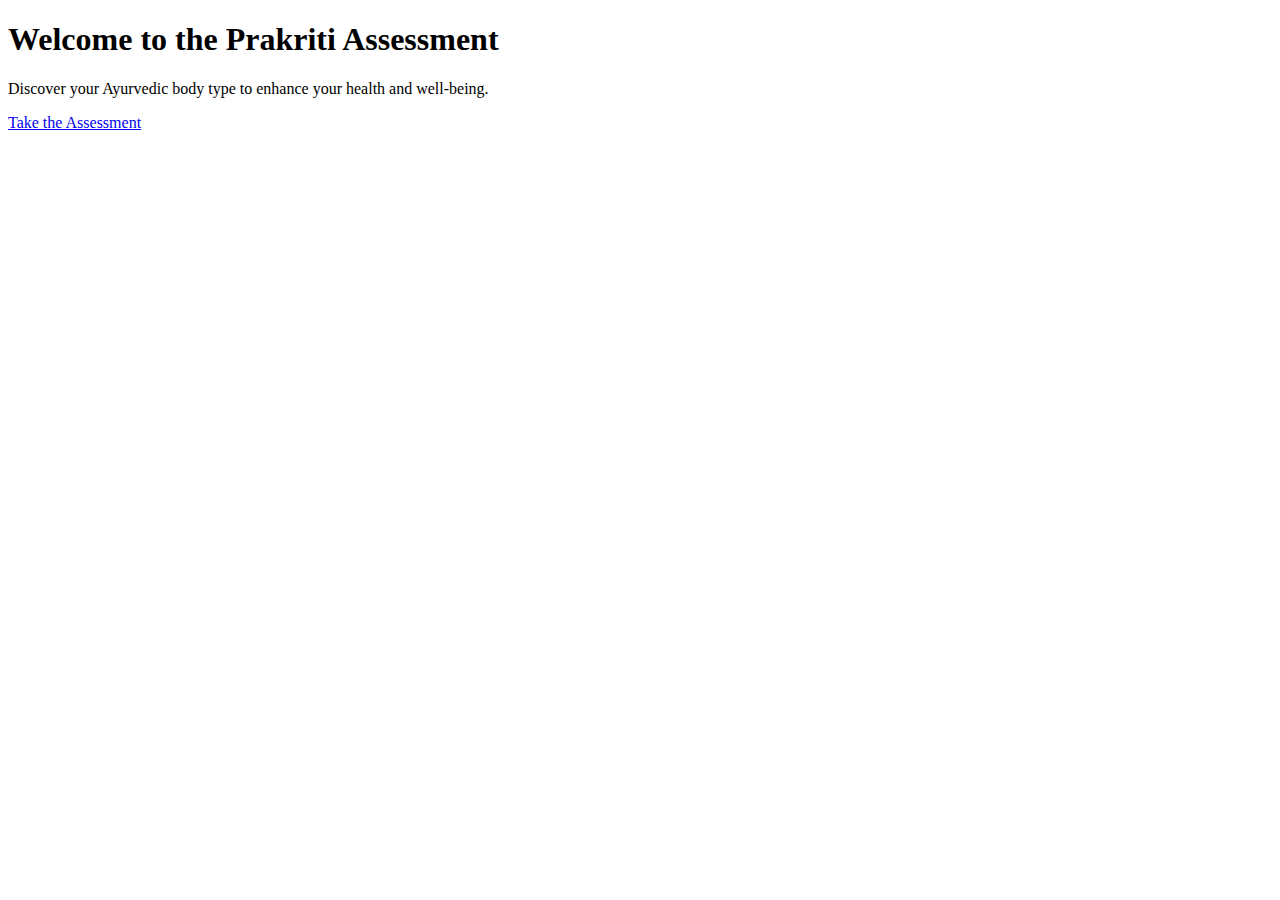
==== index.html @ 0d91a714 "Update index.html" ====
<!DOCTYPE html>
<html lang="en">
<head>
    <meta charset="UTF-8">
    <meta name="viewport" content="width=device-width, initial-scale=1.0">
    <title>Prakriti Assessment</title>
    <link rel="stylesheet" href="styles.css">
</head>
<body>
    <header>
        <h1>Welcome to the Prakriti Assessment</h1>
        <p>Discover your Ayurvedic body type to enhance your health and well-being.</p>
        <a href="quiz.html" class="btn">Take the Assessment</a>
    </header>
</body>
</html>
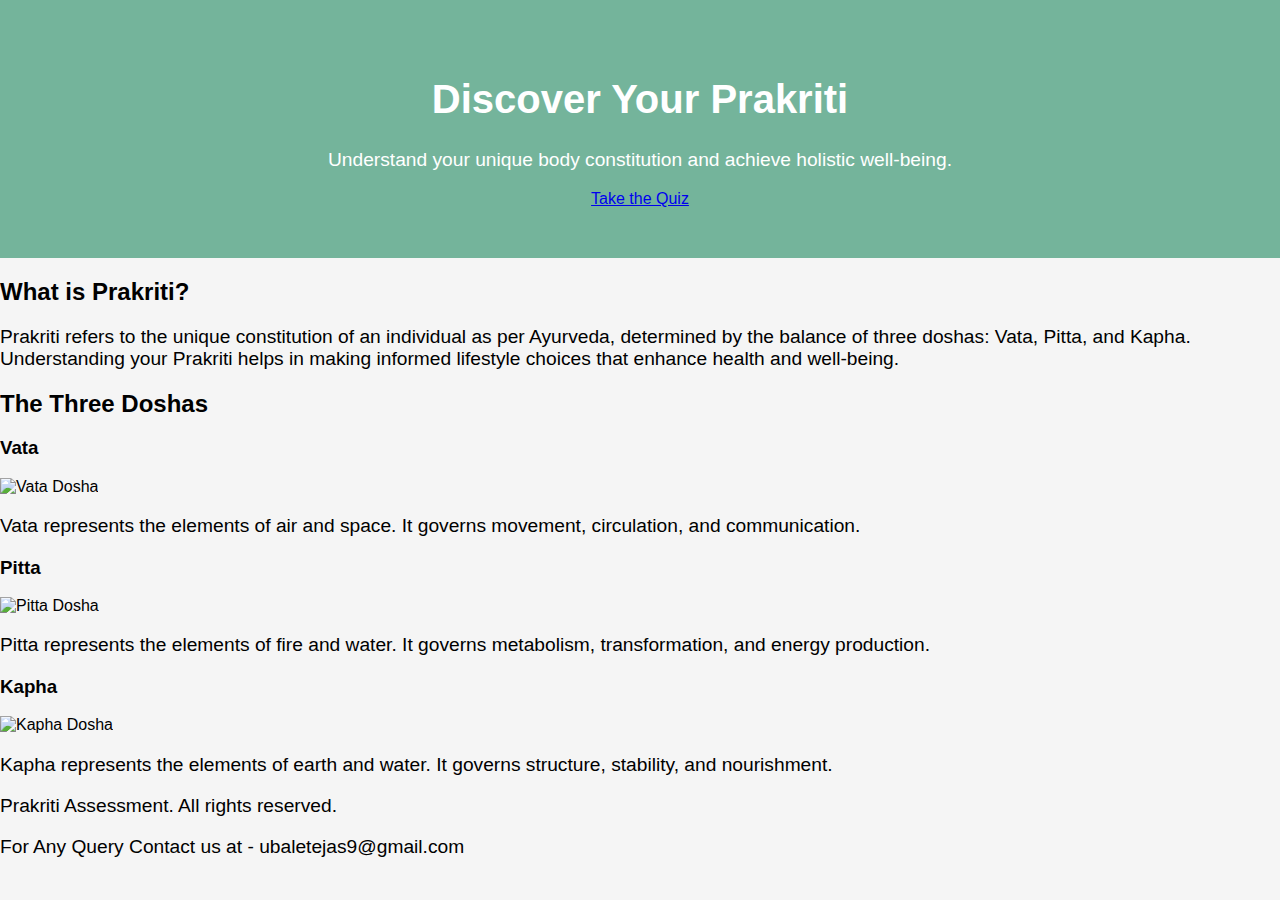
==== commit c9fa931a: "Update index.html" ====
--- a/index.html
+++ b/index.html
@@ -5,12 +5,46 @@
     <meta name="viewport" content="width=device-width, initial-scale=1.0">
     <title>Prakriti Assessment</title>
     <link rel="stylesheet" href="styles.css">
+    <link href="https://fonts.googleapis.com/css2?family=Montserrat:wght@400;700&display=swap" rel="stylesheet">
 </head>
 <body>
-    <header>
-        <h1>Welcome to the Prakriti Assessment</h1>
-        <p>Discover your Ayurvedic body type to enhance your health and well-being.</p>
-        <a href="quiz.html" class="btn">Take the Assessment</a>
+    <header class="hero">
+        <div class="hero-content">
+            <h1>Discover Your Prakriti</h1>
+            <p>Understand your unique body constitution and achieve holistic well-being.</p>
+            <a href="quiz.html" class="cta-button">Take the Quiz</a>
+        </div>
     </header>
+
+    <main>
+        <section class="info">
+            <h2>What is Prakriti?</h2>
+            <p>Prakriti refers to the unique constitution of an individual as per Ayurveda, determined by the balance of three doshas: Vata, Pitta, and Kapha. Understanding your Prakriti helps in making informed lifestyle choices that enhance health and well-being.</p>
+        </section>
+
+        <section class="doshas">
+            <h2>The Three Doshas</h2>
+            <div class="dosha-card">
+                <h3>Vata</h3>
+                <img src="images/vata.jpg" alt="Vata Dosha">
+                <p>Vata represents the elements of air and space. It governs movement, circulation, and communication.</p>
+            </div>
+            <div class="dosha-card">
+                <h3>Pitta</h3>
+                <img src="images/pitta.jpg" alt="Pitta Dosha">
+                <p>Pitta represents the elements of fire and water. It governs metabolism, transformation, and energy production.</p>
+            </div>
+            <div class="dosha-card">
+                <h3>Kapha</h3>
+                <img src="images/kapha.jpg" alt="Kapha Dosha">
+                <p>Kapha represents the elements of earth and water. It governs structure, stability, and nourishment.</p>
+            </div>
+        </section>
+    </main>
+
+    <footer>
+        <p>Prakriti Assessment. All rights reserved.</p>
+        <p>For Any Query Contact us at - ubaletejas9@gmail.com </p>
+    </footer>
 </body>
 </html>--- a/styles.css
+++ b/styles.css
@@ -0,0 +1,48 @@
+body {
+    font-family: Arial, sans-serif;
+    background-color: #f5f5f5;
+    margin: 0;
+    padding: 0;
+}
+
+header {
+    text-align: center;
+    padding: 50px;
+    background-color: #74b49b;
+    color: white;
+}
+
+h1 {
+    font-size: 2.5em;
+}
+
+p {
+    font-size: 1.2em;
+}
+
+form {
+    margin: 20px;
+    padding: 20px;
+    background-color: #fff;
+    border-radius: 8px;
+    box-shadow: 0 4px 6px rgba(0, 0, 0, 0.1);
+}
+
+button {
+    padding: 10px 20px;
+    background-color: #74b49b;
+    color: white;
+    border: none;
+    border-radius: 4px;
+    cursor: pointer;
+}
+
+button:hover {
+    background-color: #558b6e;
+}
+
+#result {
+    margin-top: 20px;
+    padding: 20px;
+    font-size: 1.2em;
+}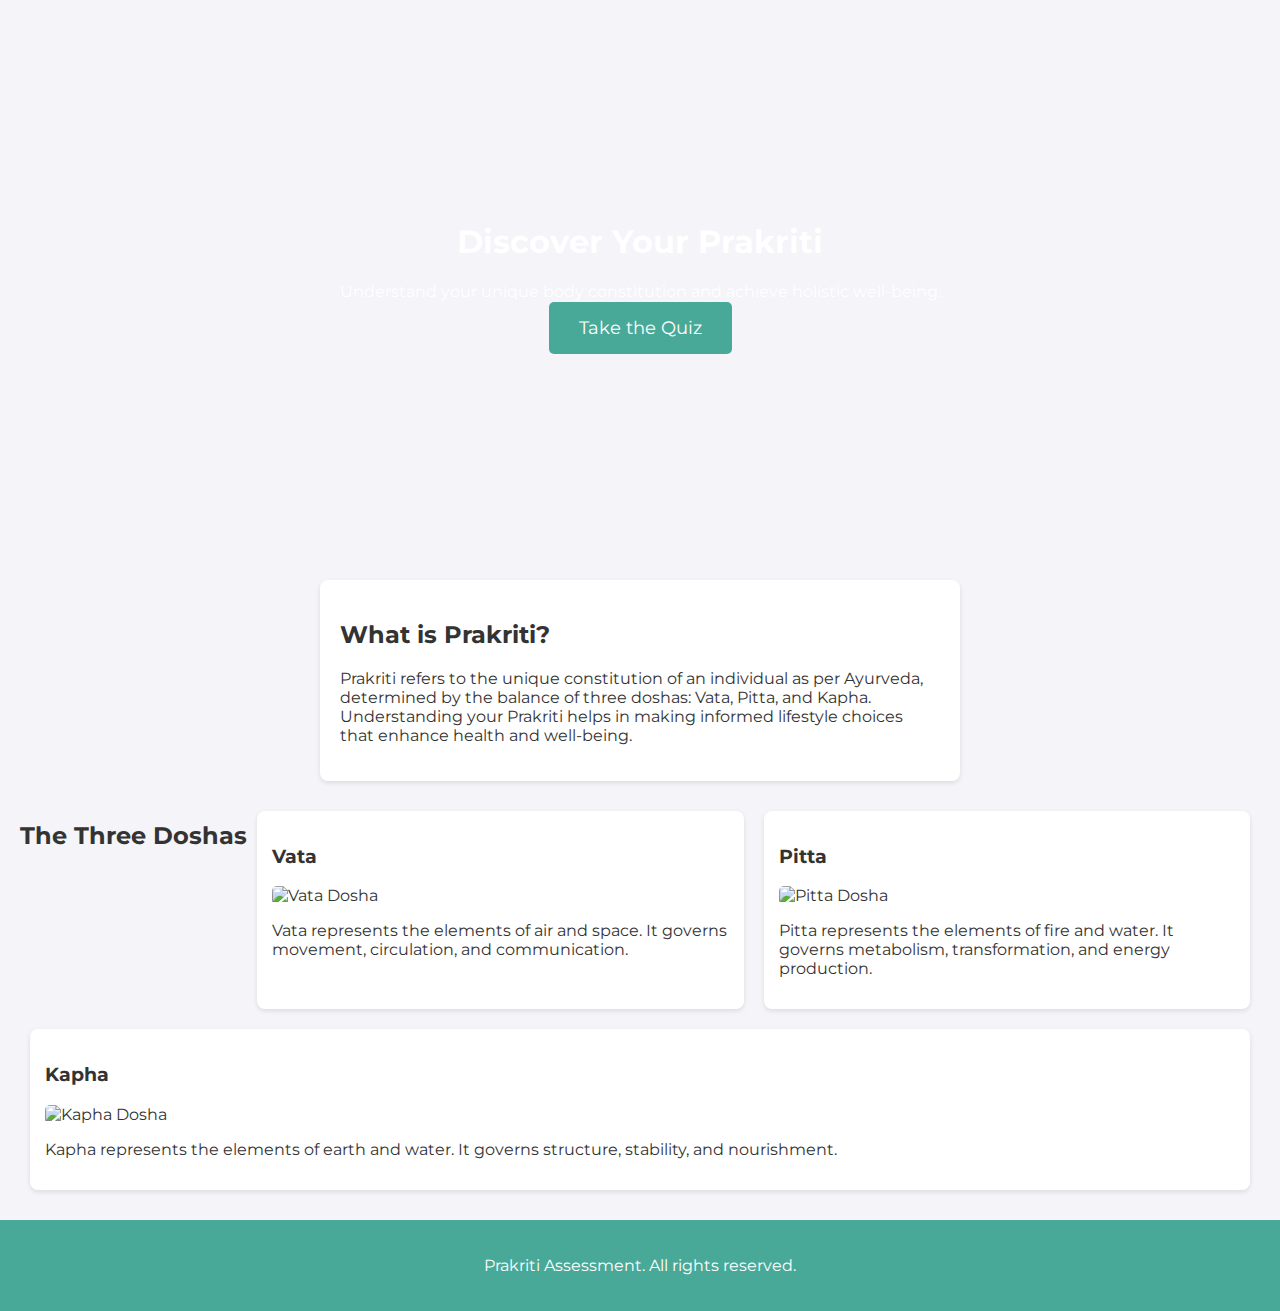
==== commit 477dfdda: "Images path updated" ====
--- a/index.html
+++ b/index.html
@@ -26,17 +26,17 @@
             <h2>The Three Doshas</h2>
             <div class="dosha-card">
                 <h3>Vata</h3>
-                <img src="images/vata.jpg" alt="Vata Dosha">
+                <img src="vata.jpg" alt="Vata Dosha">
                 <p>Vata represents the elements of air and space. It governs movement, circulation, and communication.</p>
             </div>
             <div class="dosha-card">
                 <h3>Pitta</h3>
-                <img src="images/pitta.jpg" alt="Pitta Dosha">
+                <img src="pitta.jpg" alt="Pitta Dosha">
                 <p>Pitta represents the elements of fire and water. It governs metabolism, transformation, and energy production.</p>
             </div>
             <div class="dosha-card">
                 <h3>Kapha</h3>
-                <img src="images/kapha.jpg" alt="Kapha Dosha">
+                <img src="kapha.jpg" alt="Kapha Dosha">
                 <p>Kapha represents the elements of earth and water. It governs structure, stability, and nourishment.</p>
             </div>
         </section>
@@ -44,7 +44,6 @@
 
     <footer>
         <p>Prakriti Assessment. All rights reserved.</p>
-        <p>For Any Query Contact us at - ubaletejas9@gmail.com </p>
     </footer>
 </body>
 </html>--- a/styles.css
+++ b/styles.css
@@ -1,48 +1,84 @@
+/* Global styles */
 body {
-    font-family: Arial, sans-serif;
-    background-color: #f5f5f5;
+    font-family: 'Montserrat', sans-serif;
     margin: 0;
     padding: 0;
+    background-color: #f4f4f9;
+    color: #333;
 }
 
-header {
+/* Hero section styles */
+.hero {
+    background-image: url('images/hero-background.jpg'); /* Add a suitable hero image */
+    background-size: cover;
+    background-position: center;
+    height: 60vh;
+    display: flex;
+    align-items: center;
+    justify-content: center;
+    color: white;
     text-align: center;
-    padding: 50px;
-    background-color: #74b49b;
-    color: white;
+    position: relative;
 }
 
-h1 {
-    font-size: 2.5em;
+.hero-content {
+    z-index: 2;
 }
 
-p {
-    font-size: 1.2em;
+.cta-button {
+    background-color: #48a999;
+    color: white;
+    padding: 15px 30px;
+    border: none;
+    border-radius: 5px;
+    text-decoration: none;
+    font-size: 18px;
+    transition: background-color 0.3s ease;
 }
 
-form {
-    margin: 20px;
-    padding: 20px;
-    background-color: #fff;
-    border-radius: 8px;
-    box-shadow: 0 4px 6px rgba(0, 0, 0, 0.1);
+.cta-button:hover {
+    background-color: #3b8a80;
 }
 
-button {
-    padding: 10px 20px;
-    background-color: #74b49b;
-    color: white;
-    border: none;
-    border-radius: 4px;
-    cursor: pointer;
+/* Main section styles */
+main {
+    padding: 20px;
 }
 
-button:hover {
-    background-color: #558b6e;
+.info {
+    margin: 20px auto;
+    max-width: 600px;
+    background-color: white;
+    padding: 20px;
+    border-radius: 8px;
+    box-shadow: 0 2px 5px rgba(0, 0, 0, 0.1);
 }
 
-#result {
+.doshas {
+    display: flex;
+    justify-content: space-between;
+    flex-wrap: wrap;
     margin-top: 20px;
+}
+
+.dosha-card {
+    background-color: white;
+    margin: 10px;
+    padding: 15px;
+    border-radius: 8px;
+    box-shadow: 0 2px 5px rgba(0, 0, 0, 0.1);
+    flex: 1 1 30%; /* Flexbox to allow responsive cards */
+}
+
+.dosha-card img {
+    width: 100%;
+    border-radius: 5px;
+}
+
+footer {
+    text-align: center;
     padding: 20px;
-    font-size: 1.2em;
+    background-color: #48a999;
+    color: white;
+    position: relative;
 }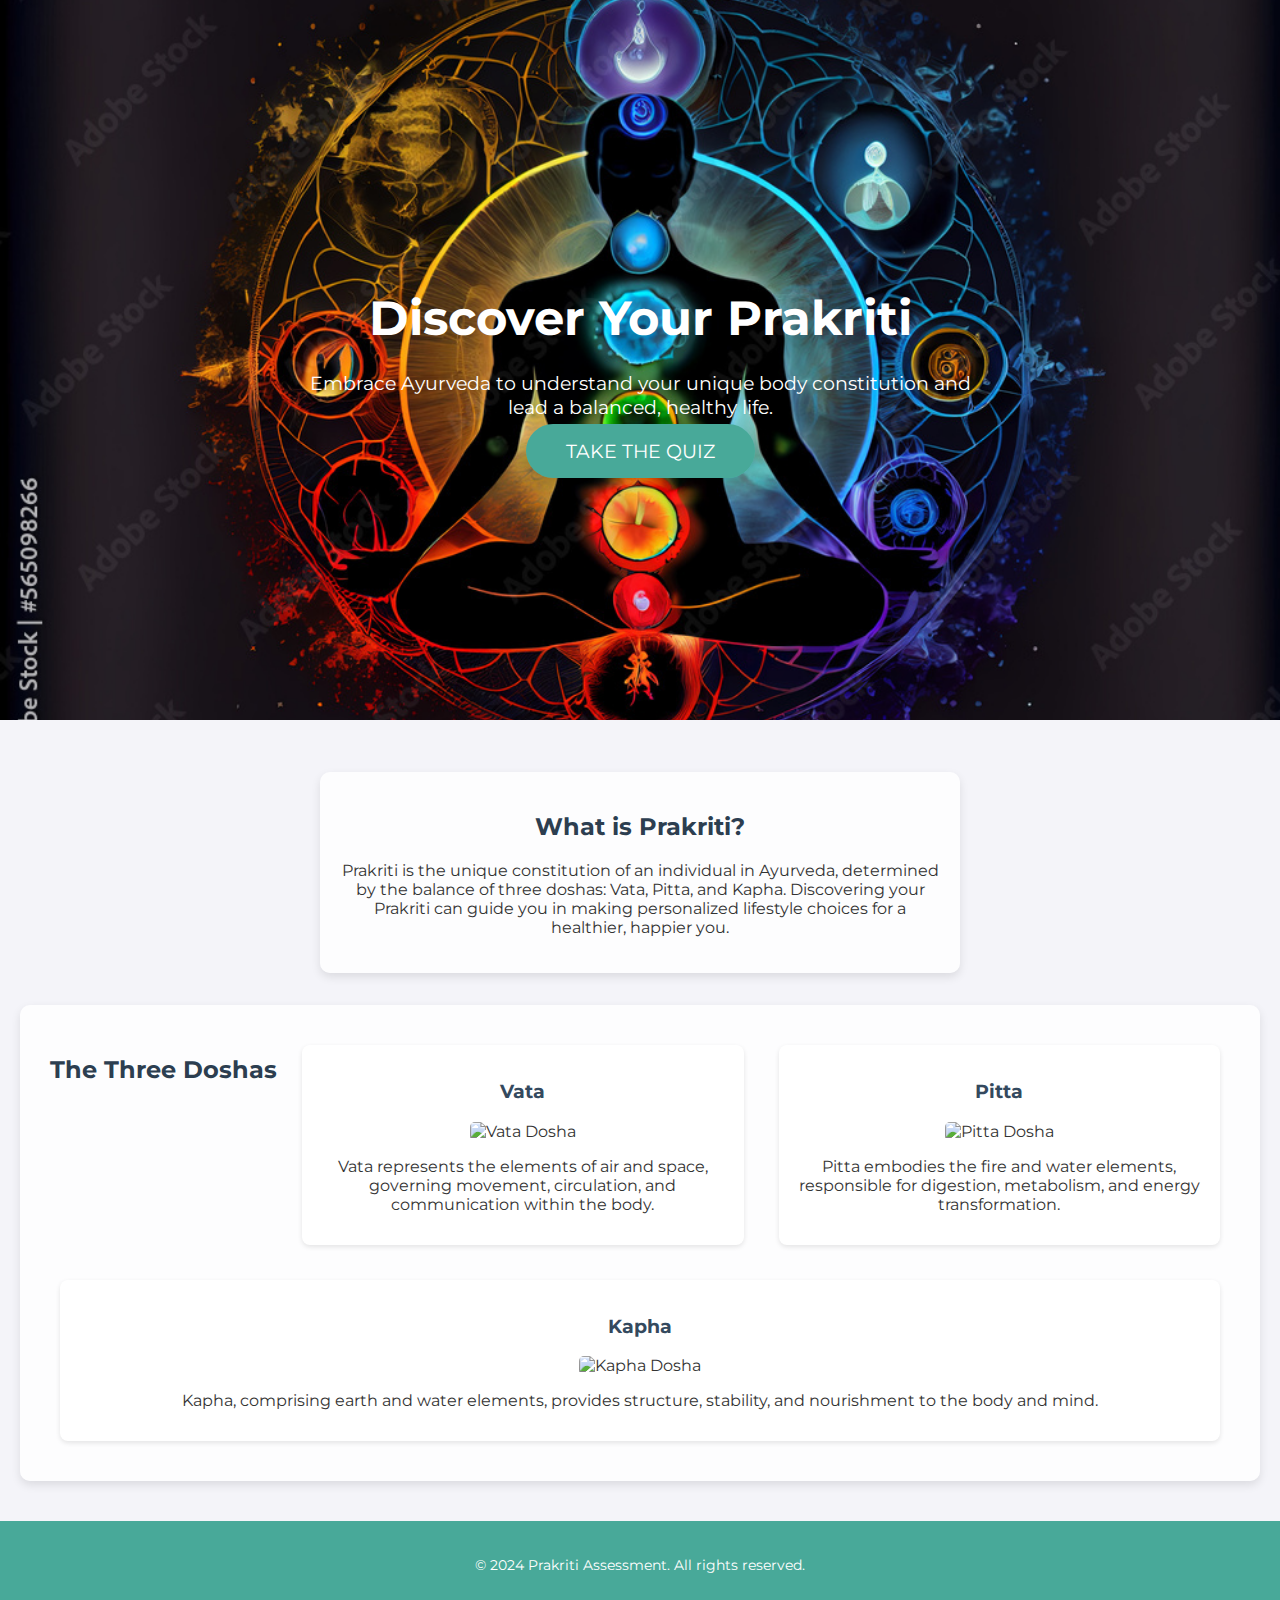
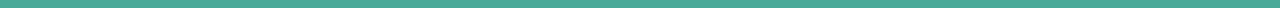
==== commit a7fee76c: "Update index.html" ====
--- a/index.html
+++ b/index.html
@@ -6,12 +6,104 @@
     <title>Prakriti Assessment</title>
     <link rel="stylesheet" href="styles.css">
     <link href="https://fonts.googleapis.com/css2?family=Montserrat:wght@400;700&display=swap" rel="stylesheet">
+    <style>
+        /* Additional enhancements */
+        .hero {
+            background-image: url('hero-background.jpg');
+            background-size: cover;
+            background-position: center;
+            height: 80vh;
+            display: flex;
+            align-items: center;
+            justify-content: center;
+            color: white;
+            position: relative;
+            text-align: center;
+            overflow: hidden;
+        }
+
+        .hero h1 {
+            font-size: 3em;
+            margin-bottom: 0.5em;
+            animation: fadeInUp 1s ease-in-out;
+        }
+
+        .hero p {
+            font-size: 1.2em;
+            max-width: 700px;
+            margin: 0 auto 1em;
+            animation: fadeInUp 1.5s ease-in-out;
+        }
+
+        .hero .cta-button {
+            font-size: 1.2em;
+            padding: 15px 40px;
+            background-color: #48a999;
+            color: white;
+            border-radius: 50px;
+            text-transform: uppercase;
+            box-shadow: 0 4px 15px rgba(0, 0, 0, 0.2);
+            transition: background-color 0.3s, transform 0.3s;
+            animation: fadeInUp 2s ease-in-out;
+        }
+
+        .hero .cta-button:hover {
+            background-color: #3b8a80;
+            transform: scale(1.05);
+        }
+
+        @keyframes fadeInUp {
+            from {
+                opacity: 0;
+                transform: translateY(20px);
+            }
+            to {
+                opacity: 1;
+                transform: translateY(0);
+            }
+        }
+
+        .info, .doshas {
+            text-align: center;
+            margin-top: 2em;
+            padding: 20px;
+            background: rgba(255, 255, 255, 0.8);
+            border-radius: 10px;
+            box-shadow: 0 4px 10px rgba(0, 0, 0, 0.1);
+        }
+
+        .doshas {
+            display: flex;
+            gap: 15px;
+            justify-content: center;
+            flex-wrap: wrap;
+            padding: 30px;
+        }
+
+        .dosha-card {
+            transition: transform 0.3s, box-shadow 0.3s;
+        }
+
+        .dosha-card:hover {
+            transform: scale(1.05);
+            box-shadow: 0 6px 15px rgba(0, 0, 0, 0.2);
+        }
+
+        footer {
+            background-color: #48a999;
+            color: white;
+            padding: 20px;
+            text-align: center;
+            margin-top: 20px;
+            font-size: 0.9em;
+        }
+    </style>
 </head>
 <body>
     <header class="hero">
         <div class="hero-content">
             <h1>Discover Your Prakriti</h1>
-            <p>Understand your unique body constitution and achieve holistic well-being.</p>
+            <p>Embrace Ayurveda to understand your unique body constitution and lead a balanced, healthy life.</p>
             <a href="quiz.html" class="cta-button">Take the Quiz</a>
         </div>
     </header>
@@ -19,31 +111,31 @@
     <main>
         <section class="info">
             <h2>What is Prakriti?</h2>
-            <p>Prakriti refers to the unique constitution of an individual as per Ayurveda, determined by the balance of three doshas: Vata, Pitta, and Kapha. Understanding your Prakriti helps in making informed lifestyle choices that enhance health and well-being.</p>
+            <p>Prakriti is the unique constitution of an individual in Ayurveda, determined by the balance of three doshas: Vata, Pitta, and Kapha. Discovering your Prakriti can guide you in making personalized lifestyle choices for a healthier, happier you.</p>
         </section>
 
         <section class="doshas">
             <h2>The Three Doshas</h2>
             <div class="dosha-card">
                 <h3>Vata</h3>
-                <img src="vata.jpg" alt="Vata Dosha">
-                <p>Vata represents the elements of air and space. It governs movement, circulation, and communication.</p>
+                <img src="vata.jpg" alt="Vata Dosha" width="100%">
+                <p>Vata represents the elements of air and space, governing movement, circulation, and communication within the body.</p>
             </div>
             <div class="dosha-card">
                 <h3>Pitta</h3>
-                <img src="pitta.jpg" alt="Pitta Dosha">
-                <p>Pitta represents the elements of fire and water. It governs metabolism, transformation, and energy production.</p>
+                <img src="pitta.jpg" alt="Pitta Dosha" width="100%">
+                <p>Pitta embodies the fire and water elements, responsible for digestion, metabolism, and energy transformation.</p>
             </div>
             <div class="dosha-card">
                 <h3>Kapha</h3>
-                <img src="kapha.jpg" alt="Kapha Dosha">
-                <p>Kapha represents the elements of earth and water. It governs structure, stability, and nourishment.</p>
+                <img src="kapha.jpg" alt="Kapha Dosha" width="100%">
+                <p>Kapha, comprising earth and water elements, provides structure, stability, and nourishment to the body and mind.</p>
             </div>
         </section>
     </main>
 
     <footer>
-        <p>Prakriti Assessment. All rights reserved.</p>
+        <p>&copy; 2024 Prakriti Assessment. All rights reserved.</p>
     </footer>
 </body>
 </html>--- a/styles.css
+++ b/styles.css
@@ -3,82 +3,140 @@
     font-family: 'Montserrat', sans-serif;
     margin: 0;
     padding: 0;
-    background-color: #f4f4f9;
-    color: #333;
+    background-color: #f4f4f9; /* Light background for body */
+    color: #333; /* Default text color */
+    position: relative; /* Allow absolute positioning for elements */
 }
 
 /* Hero section styles */
 .hero {
-    background-image: url('images/hero-background.jpg'); /* Add a suitable hero image */
-    background-size: cover;
-    background-position: center;
-    height: 60vh;
-    display: flex;
-    align-items: center;
-    justify-content: center;
-    color: white;
-    text-align: center;
-    position: relative;
+    background-image: url('hero-background.jpg'); /* Hero image in root directory */
+    background-size: cover; /* Cover the entire area */
+    background-position: center; /* Center the background image */
+    height: 60vh; /* Height of hero section */
+    display: flex; /* Flexbox for alignment */
+    align-items: center; /* Center content vertically */
+    justify-content: center; /* Center content horizontally */
+    color: white; /* Text color in hero */
+    text-align: center; /* Center text */
+    position: relative; /* Allow layering */
 }
 
 .hero-content {
-    z-index: 2;
+    z-index: 2; /* Ensure hero content is above background */
 }
 
 .cta-button {
-    background-color: #48a999;
-    color: white;
-    padding: 15px 30px;
-    border: none;
-    border-radius: 5px;
-    text-decoration: none;
-    font-size: 18px;
-    transition: background-color 0.3s ease;
+    background-color: #48a999; /* Call to action button color */
+    color: white; /* Button text color */
+    padding: 15px 30px; /* Padding inside button */
+    border: none; /* No border */
+    border-radius: 5px; /* Rounded corners */
+    text-decoration: none; /* No underline */
+    font-size: 18px; /* Font size for button text */
+    transition: background-color 0.3s ease; /* Smooth background change */
 }
 
 .cta-button:hover {
-    background-color: #3b8a80;
+    background-color: #3b8a80; /* Darker color on hover */
 }
 
 /* Main section styles */
 main {
-    padding: 20px;
+    padding: 20px; /* Padding for main section */
 }
 
 .info {
-    margin: 20px auto;
-    max-width: 600px;
-    background-color: white;
-    padding: 20px;
-    border-radius: 8px;
-    box-shadow: 0 2px 5px rgba(0, 0, 0, 0.1);
+    margin: 20px auto; /* Centering info box */
+    max-width: 600px; /* Maximum width */
+    background-color: white; /* White background for info box */
+    padding: 20px; /* Padding inside info box */
+    border-radius: 8px; /* Rounded corners */
+    box-shadow: 0 2px 5px rgba(0, 0, 0, 0.1); /* Light shadow */
 }
 
+/* Styles for quiz */
+#quiz-form {
+    background-color: rgba(255, 255, 255, 0.9); /* White with transparency */
+    border-radius: 8px; /* Rounded corners */
+    padding: 20px; /* Padding for quiz form */
+    box-shadow: 0 2px 5px rgba(0, 0, 0, 0.2); /* Light shadow */
+    max-width: 600px; /* Maximum width for quiz */
+    margin: 20px auto; /* Centering quiz form */
+    position: relative; /* Relative positioning for z-index */
+    z-index: 1; /* Above background */
+}
+
+/* Progress bar styles */
+.progress-bar {
+    width: 100%; /* Full width */
+    height: 10px; /* Height of progress bar */
+    background-color: #ddd; /* Background color of progress */
+    margin: 20px 0; /* Spacing around the progress bar */
+}
+
+.progress {
+    height: 100%; /* Full height */
+    width: 0%; /* Start at 0% width */
+    background-color: #2980b9; /* Progress color */
+}
+
+/* Dosha cards */
 .doshas {
-    display: flex;
-    justify-content: space-between;
-    flex-wrap: wrap;
-    margin-top: 20px;
+    display: flex; /* Flexbox for dosha cards */
+    justify-content: space-between; /* Space between cards */
+    flex-wrap: wrap; /* Wrap cards if necessary */
+    margin-top: 20px; /* Margin above doshas */
 }
 
 .dosha-card {
-    background-color: white;
-    margin: 10px;
-    padding: 15px;
-    border-radius: 8px;
-    box-shadow: 0 2px 5px rgba(0, 0, 0, 0.1);
+    background-color: white; /* White background for cards */
+    margin: 10px; /* Margin around cards */
+    padding: 15px; /* Padding inside cards */
+    border-radius: 8px; /* Rounded corners */
+    box-shadow: 0 2px 5px rgba(0, 0, 0, 0.1); /* Light shadow */
     flex: 1 1 30%; /* Flexbox to allow responsive cards */
 }
 
 .dosha-card img {
-    width: 100%;
-    border-radius: 5px;
+    width: 100%; /* Full width for images in cards */
+    border-radius: 5px; /* Rounded corners for images */
 }
 
+/* Footer styles */
 footer {
-    text-align: center;
-    padding: 20px;
-    background-color: #48a999;
-    color: white;
-    position: relative;
-}+    text-align: center; /* Center text in footer */
+    padding: 20px; /* Padding for footer */
+    background-color: #48a999; /* Background color */
+    color: white; /* Text color */
+    position: relative; /* Allow layering */
+}
+
+/* Additional styles for quiz sections */
+h2 {
+    color: #2c3e50; /* Darker color for section headers */
+}
+
+h3 {
+    margin-top: 20px; /* Space between question titles */
+    color: #34495e; /* Slightly lighter for question titles */
+}
+
+label {
+    display: block; /* Stack labels vertically */
+    margin: 5px 0; /* Spacing between labels */
+}
+
+button {
+    background-color: #2980b9; /* Button color */
+    color: white; /* Button text color */
+    border: none; /* Remove border */
+    padding: 10px 15px; /* Button padding */
+    border-radius: 5px; /* Rounded corners */
+    cursor: pointer; /* Pointer on hover */
+    font-size: 16px; /* Font size for button text */
+}
+
+button:hover {
+    background-color: #3498db; /* Lighter on hover */
+}
